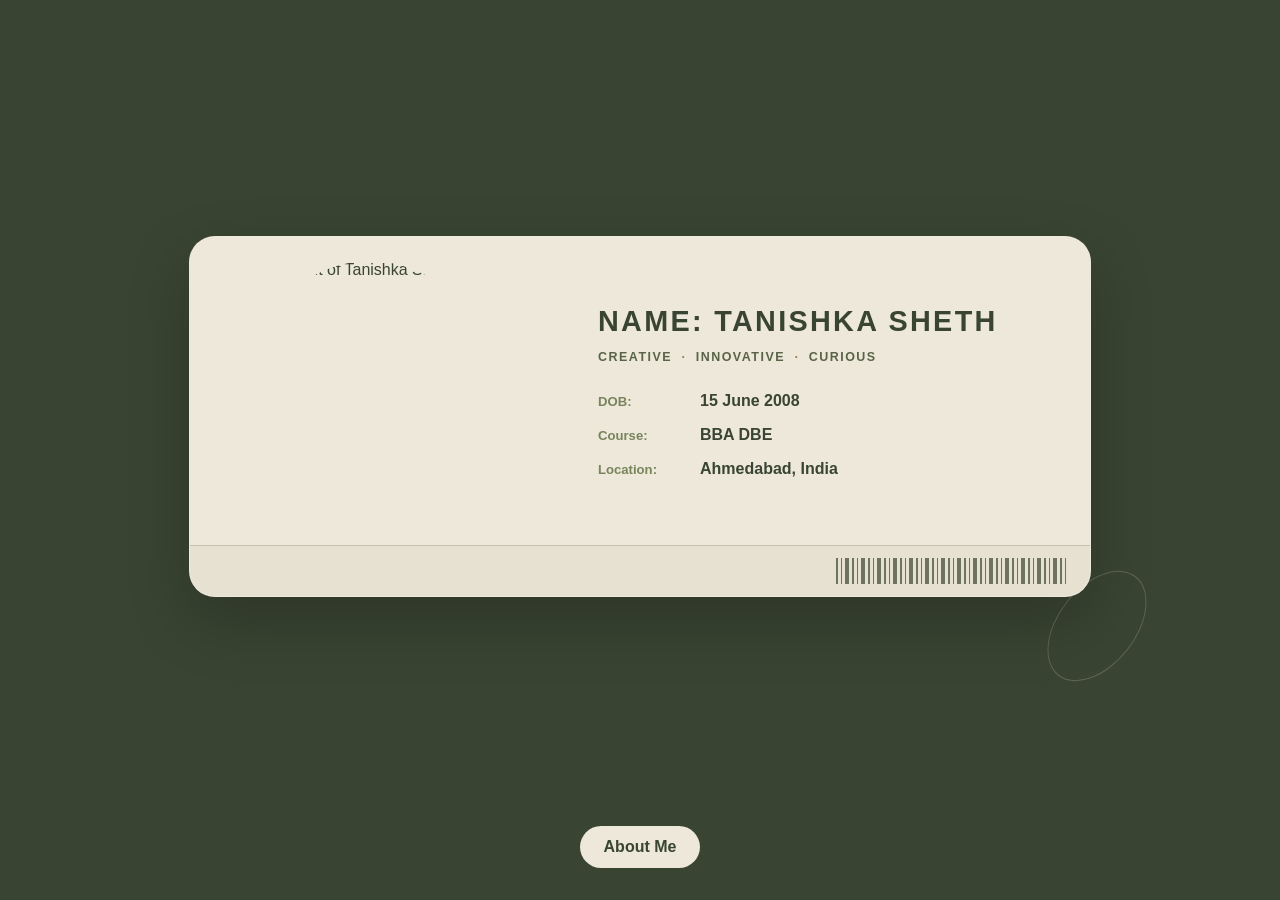
==== index.html @ 8ac6afba "Add files via upload" ====
<!DOCTYPE html>
<html lang="en">
<head>
  <meta charset="UTF-8">
  <meta name="viewport" content="width=device-width, initial-scale=1.0">
  <title>Home Page</title>
  <link rel="stylesheet" href="styles.css">
</head>


<body>
  <main class="home-content">
    <section class="identity-card" aria-label="Profile card">
      <div class="identity-card-main">
        <div class="identity-photo-frame">
          <img class="identity-photo" src="images/profilephoto.jpeg" alt="Portrait of Tanishka Sheth">
        </div>

        <div class="identity-details">
          <h1 class="identity-name">Name: Tanishka Sheth</h1>
          <p class="identity-tagline">Creative <span>·</span> Innovative <span>·</span> Curious</p>

          <dl class="identity-facts">
            <div>
              <dt>DOB</dt>
              <dd>15 June 2008</dd>
            </div>
            <div>
              <dt>Course</dt>
              <dd>BBA DBE</dd>
            </div>
            <div>
              <dt>Location</dt>
              <dd>Ahmedabad, India</dd>
            </div>
          </dl>
        </div>
      </div>

      <div class="identity-card-footer">
        <div class="identity-barcode" aria-hidden="true"></div>
      </div>
    </section>

    <a class="about-link" href="about.html">About Me</a>
  </main>
</body>
</html>
---- styles.css ----
body {
  min-height: 100vh;
  margin: 0;
  padding: 24px;
  box-sizing: border-box;
  background-color: #394432;
  color: #8b9c6f;
  font-family: Arial, sans-serif;
  text-align: center;
}

.home-page {
  background-color: #394432;
  color: #596447;
}

.home-content {
  position: relative;
  isolation: isolate;
  width: 100%;
  min-height: calc(100vh - 48px);
  display: flex;
  flex-direction: column;
  align-items: center;
  gap: 18px;
}

.home-content::after {
  position: absolute;
  z-index: -1;
  content: "";
  pointer-events: none;
  border: 1px solid rgba(237, 232, 218, 0.2);
}

.home-content::after {
  right: clamp(12px, 10vw, 120px);
  bottom: 22%;
  width: clamp(46px, 6vw, 76px);
  height: clamp(78px, 10vw, 124px);
  border-radius: 50%;
  transform: rotate(38deg);
}

.identity-card {
  width: min(100%, 900px);
  margin-block: auto;
  overflow: hidden;
  border: 1px solid rgba(237, 232, 218, 0.28);
  border-radius: 26px;
  background: #ede8da;
  color: #394432;
  text-align: left;
  box-shadow: 0 24px 64px rgba(0, 0, 0, 0.2);
}

.identity-card-main {
  display: grid;
  grid-template-columns: minmax(220px, 0.8fr) minmax(0, 1.2fr);
  align-items: stretch;
}

.identity-photo-frame {
  display: flex;
  justify-content: center;
  width: min(100%, 230px);
  height: 260px;
  box-sizing: border-box;
  margin: 24px auto;
  padding: 0;
  border: 0;
  background: transparent;
}

.identity-photo {
  display: block;
  width: 100%;
  height: 100%;
  object-fit: cover;
  object-position: center top;
  border-radius: 999px;
}

.identity-details {
  align-self: center;
  padding: clamp(24px, 4vw, 48px);
}

.identity-name {
  margin: 0 0 10px;
  font-size: clamp(1.3rem, 3vw, 1.8rem);
  font-weight: 800;
  letter-spacing: 0.08em;
  line-height: 1.3;
  text-transform: uppercase;
}

.identity-tagline {
  margin: 0 0 28px;
  color: #596447;
  font-size: 0.78rem;
  font-weight: 700;
  letter-spacing: 0.12em;
  text-transform: uppercase;
}

.identity-tagline span {
  padding: 0 0.35em;
  color: #9c8050;
}

.identity-facts {
  display: grid;
  gap: 16px;
  margin: 0;
}

.identity-facts div {
  display: grid;
  grid-template-columns: 90px minmax(0, 1fr);
  align-items: baseline;
  gap: 12px;
}

.identity-facts dt {
  color: #78845c;
  font-size: 0.82rem;
  font-weight: 700;
}

.identity-facts dt::after {
  content: ":";
}

.identity-facts dd {
  margin: 0;
  font-weight: 600;
}

.identity-card-footer {
  display: flex;
  justify-content: flex-end;
  padding: 12px 24px;
  border-top: 1px solid rgba(57, 68, 50, 0.2);
  background: rgba(226, 220, 203, 0.55);
}

.identity-barcode {
  width: min(100%, 230px);
  height: 26px;
  background: repeating-linear-gradient(
    90deg,
    #394432 0 2px,
    transparent 2px 5px,
    #394432 5px 6px,
    transparent 6px 9px,
    #394432 9px 13px,
    transparent 13px 16px
  );
  opacity: 0.7;
}

.about-link {
  margin: 0 8px 8px;
  padding: 12px 24px;
  border: 0;
  border-radius: 999px;
  background-color: #ede8da;
  color: #394432;
  font-weight: 700;
  text-decoration: none;
  transition: background-color 180ms ease;
}

.about-link:hover {
  background-color: #d8d0bb;
}

.about-link:focus-visible {
  outline: 2px solid currentColor;
  outline-offset: 4px;
}

.goal-label {
  font-weight: bold;
  font-style: italic;
}

.about-nav {
  display: flex;
  justify-content: flex-end;
  gap: 24px;
  width: min(100%, 900px);
  box-sizing: border-box;
  margin: 0 auto 12px;
  padding: 8px 4px;
}

.about-nav a,
.about-footer a {
  color: #93a64f;
  font-weight: 700;
  text-decoration: none;
}

.about-nav a:hover,
.about-footer a:hover {
  text-decoration: underline;
  text-underline-offset: 4px;
}

.about-nav a:focus-visible,
.about-footer a:focus-visible {
  outline: 2px solid #ede8da;
  outline-offset: 4px;
}

.about-header {
  margin-bottom: clamp(36px, 5vw, 52px);
}

.about-stamp {
  display: inline-block;
  margin: 12px 0;
  padding: 14px 30px;
  border: 3px dashed #9c8050;
  border-radius: 12px 16px 10px 14px / 14px 10px 16px 12px;
  outline: 1px solid rgba(156, 128, 80, 0.6);
  outline-offset: 5px;
  background: #ede8da;
  color: #394432;
  font-family: Georgia, "Times New Roman", serif;
  font-size: clamp(2.4rem, 6vw, 3.8rem);
  font-style: italic;
  line-height: 1.1;
  transform: rotate(-0.7deg);
}

.about-banner {
  display: table;
  margin: 18px auto 0;
  padding: 10px 42px;
  background: #78845c;
  color: #ede8da;
  font-family: Georgia, "Times New Roman", serif;
  font-size: clamp(1.1rem, 3vw, 1.45rem);
  font-style: italic;
  font-weight: 700;
  letter-spacing: 0.04em;
  clip-path: polygon(0 0, 100% 0, calc(100% - 14px) 50%, 100% 100%, 0 100%, 14px 50%);
}

.intro-card {
  width: min(100%, 900px);
  box-sizing: border-box;
  margin: clamp(36px, 5vw, 52px) auto;
  padding: clamp(20px, 4vw, 36px);
  border: 1px solid rgba(237, 232, 218, 0.3);
  border-radius: 22px;
  background: #78845c;
  color: #ede8da;
  box-shadow: 0 16px 36px rgba(0, 0, 0, 0.16);
}

.intro-prompt {
  max-height: 3em;
  margin: 0;
  overflow: hidden;
  font-size: clamp(1.05rem, 2.4vw, 1.35rem);
  font-weight: 400;
  font-style: italic;
  letter-spacing: 0.03em;
  opacity: 1;
  transition: max-height 300ms ease, opacity 180ms ease;
}

.intro-card h2 {
  margin: 0;
  color: inherit;
  font-size: clamp(1.2rem, 2.4vw, 1.6rem);
}

.intro-copy-inner h2 {
  margin-bottom: 16px;
}

.intro-copy {
  display: grid;
  grid-template-rows: 0fr;
  margin-top: 0;
  opacity: 0;
  visibility: hidden;
  transition: grid-template-rows 300ms ease, margin-top 300ms ease,
    opacity 200ms ease, visibility 0s linear 300ms;
}

.intro-copy-inner {
  min-height: 0;
  overflow: hidden;
}

.intro-copy-inner p {
  max-width: 760px;
  margin: 0 auto;
  color: inherit;
  line-height: 1.75;
}

.intro-copy-inner p + p {
  margin-top: 14px;
}

.intro-card:hover .intro-copy,
.intro-card:focus-within .intro-copy {
  grid-template-rows: 1fr;
  margin-top: 18px;
  opacity: 1;
  visibility: visible;
  transition-delay: 0s;
}

.intro-card:hover .intro-prompt,
.intro-card:focus-within .intro-prompt {
  max-height: 0;
  opacity: 0;
}

.intro-card:focus-visible {
  outline: 3px solid #ede8da;
  outline-offset: 4px;
}

.academic-section {
  width: min(100%, 900px);
  box-sizing: border-box;
  margin: clamp(36px, 5vw, 52px) auto;
  padding: clamp(24px, 5vw, 48px);
  border: 1px solid rgba(237, 232, 218, 0.35);
  border-radius: 26px;
  background: #ede8da;
  color: #394432;
  box-shadow: 0 24px 64px rgba(0, 0, 0, 0.2);
}

.academic-section h2 {
  margin: 0;
  font-family: Georgia, "Times New Roman", serif;
  font-size: clamp(2rem, 4vw, 2.7rem);
  font-style: italic;
  font-weight: 500;
}

.academic-timeline {
  position: relative;
  width: min(100%, 720px);
  margin: 32px auto 0;
  text-align: left;
}

.academic-timeline::before {
  position: absolute;
  top: 13px;
  bottom: 13px;
  left: 8px;
  width: 4px;
  border-radius: 45% 55% 40% 60%;
  background: #78845c;
  transform: rotate(0.35deg);
  content: "";
}

.academic-entry {
  position: relative;
  padding: 0 0 26px 48px;
}

.academic-entry:last-child {
  padding-bottom: 0;
}

.academic-entry::before {
  position: absolute;
  top: 11px;
  left: 10px;
  width: 26px;
  height: 4px;
  border-radius: 60% 40% 55% 45%;
  background: #78845c;
  transform: rotate(-1.5deg);
  transform-origin: left center;
  content: "";
}

.academic-entry::after {
  position: absolute;
  top: 6px;
  left: 3px;
  width: 14px;
  height: 14px;
  border-radius: 50%;
  background: #9c8050;
  content: "";
}

.academic-entry h3,
.academic-entry p {
  margin: 0;
}

.academic-entry p {
  margin-top: 6px;
}

.activities-section {
  width: min(100%, 900px);
  box-sizing: border-box;
  margin: clamp(36px, 5vw, 52px) auto;
  padding: clamp(24px, 5vw, 48px);
  border: 1px solid rgba(237, 232, 218, 0.35);
  border-radius: 26px;
  background: #ede8da;
  color: #394432;
  box-shadow: 0 24px 64px rgba(0, 0, 0, 0.2);
  text-align: left;
}

.activities-section h2 {
  display: inline-block;
  margin: 0;
  padding-bottom: 6px;
  border-bottom: 3px solid #a7ad91;
  color: #394432;
  font-size: clamp(1.7rem, 3.8vw, 2.4rem);
  text-align: left;
}

.activities-intro {
  max-width: 760px;
  margin: 14px 0 24px;
  line-height: 1.75;
  font-style: italic;
  text-align: left;
}

.activities-grid {
  display: grid;
  grid-template-columns: repeat(2, minmax(0, 1fr));
  gap: 18px;
}

.activity-card {
  min-width: 0;
  padding: 18px;
  border: 1px solid rgba(57, 68, 50, 0.12);
  border-radius: 18px;
  background: rgba(255, 255, 255, 0.3);
  text-align: left;
}

.activity-card h3 {
  margin: 0 0 14px;
  padding: 11px 14px;
  border-radius: 12px;
  background: #a7ad91;
  color: #394432;
  font-size: 1.15rem;
  font-style: italic;
  text-align: left;
}

.activity-card p {
  margin: 0;
  line-height: 1.65;
  text-align: left;
}

.activity-link {
  display: flex;
  width: min(100%, 300px);
  min-height: 44px;
  box-sizing: border-box;
  align-items: center;
  justify-content: center;
  margin: 18px auto 0;
  padding: 10px 18px;
  border-radius: 999px;
  background: #394432;
  color: #ede8da;
  font-size: 0.9rem;
  font-weight: 700;
  letter-spacing: 0.01em;
  text-decoration: none;
  box-shadow: 0 6px 16px rgba(57, 68, 50, 0.18);
  transition: background-color 180ms ease, transform 180ms ease, box-shadow 180ms ease;
}

.activity-link:hover {
  background: #596447;
  transform: translateY(-2px);
  box-shadow: 0 9px 22px rgba(57, 68, 50, 0.22);
}

.activity-link:focus-visible {
  outline: 2px solid #394432;
  outline-offset: 3px;
}

.goals-section {
  width: min(100%, 900px);
  box-sizing: border-box;
  margin: clamp(36px, 5vw, 52px) auto;
  padding: clamp(24px, 5vw, 48px);
  border: 1px solid rgba(237, 232, 218, 0.35);
  border-radius: 26px;
  background: #ede8da;
  color: #394432;
  box-shadow: 0 24px 64px rgba(0, 0, 0, 0.2);
  text-align: left;
}

.goals-section h2 {
  margin: 0 0 24px;
  padding: 12px 20px;
  border-radius: 12px;
  background: #78845c;
  color: #ede8da;
  font-size: clamp(1.7rem, 3.8vw, 2.4rem);
  font-style: italic;
  text-align: left;
}

.goals-section ul {
  position: relative;
  display: grid;
  grid-template-columns: 1fr;
  margin: 0;
  padding: 4px 0;
  list-style: none;
}

.goals-section ul::before {
  position: absolute;
  top: 20px;
  bottom: 20px;
  left: 18px;
  width: 2px;
  border-radius: 2px;
  background: #a7ad91;
  content: "";
}

.goals-section li {
  position: relative;
  box-sizing: border-box;
  padding: 14px 18px 14px 56px;
  border-bottom: 1px solid rgba(120, 132, 92, 0.22);
  color: #394432;
  font-size: 0.95rem;
  line-height: 1.55;
  transition: background-color 180ms ease;
}

.goals-section li::before {
  position: absolute;
  top: 20px;
  left: 9px;
  width: 18px;
  height: 18px;
  box-sizing: border-box;
  border: 4px solid #ede8da;
  border-radius: 50%;
  background: #cbb052;
  content: "";
}

.goals-section .goal-label {
  display: inline;
  color: #394432;
  font-size: 1rem;
  font-style: normal;
  font-weight: 700;
}

.goals-section li:last-child {
  border-bottom: 0;
}

.goals-section li:hover {
  background: rgba(120, 132, 92, 0.08);
}

.about-footer {
  width: min(100%, 900px);
  margin: clamp(36px, 5vw, 52px) auto 0;
}

.about-footer hr {
  margin: 0 0 22px;
  border: 0;
  border-top: 1px solid rgba(237, 232, 218, 0.35);
}

.about-footer nav {
  display: flex;
  justify-content: center;
  flex-wrap: wrap;
  gap: 12px;
}

.about-footer a {
  padding: 10px 18px;
  border: 1px solid rgba(167, 173, 145, 0.7);
  border-radius: 999px;
}

@keyframes goal-timeline-reveal {
  from {
    opacity: 0;
    translate: var(--goal-entry-offset, -24px) 10px;
  }

  to {
    opacity: 1;
    translate: 0 0;
  }
}

@supports (animation-timeline: view()) {
  @media (prefers-reduced-motion: no-preference) {
    .goals-section li {
      animation: goal-timeline-reveal 1s ease-out both;
      animation-timeline: view();
      animation-range: entry 0% entry 45%;
    }

    .goals-section li:nth-child(even) {
      --goal-entry-offset: 24px;
    }
  }
}

.contact-content {
  width: min(100%, 960px);
  margin: 0 auto;
  color: #ede8da;
  text-align: left;
}

.contact-nav {
  display: flex;
  justify-content: flex-end;
  gap: 24px;
  padding: 8px 4px 24px;
}

.contact-nav a,
.contact-footer a {
  color: #a7ad91;
  font-weight: 700;
  text-decoration: none;
}

.contact-nav a:hover,
.contact-footer a:hover {
  text-decoration: underline;
  text-underline-offset: 4px;
}

.contact-hero {
  position: relative;
  overflow: hidden;
  padding: clamp(28px, 6vw, 64px);
  border: 1px solid rgba(237, 232, 218, 0.35);
  border-radius: 28px;
  background: #78845c;
  color: #ede8da;
  box-shadow: 0 18px 48px rgba(0, 0, 0, 0.16);
}

.contact-hero .contact-intro {
  color: #ede8da;
}

.contact-eyebrow {
  margin: 0 0 12px;
  color: #8a7026;
  font-size: 0.75rem;
  font-weight: 700;
  letter-spacing: 0.16em;
}

.contact-heading {
  position: relative;
  z-index: 1;
  max-width: 700px;
  margin: 0;
  font-family: Arial, sans-serif;
  font-size: clamp(2.5rem, 7vw, 4.5rem);
  font-weight: 800;
  letter-spacing: 0.04em;
  line-height: 1.1;
  text-transform: uppercase;
}

.contact-intro {
  position: relative;
  z-index: 1;
  max-width: 620px;
  margin: 20px 0 0;
  color: #ede8da;
  font-size: 1.05rem;
  line-height: 1.8;
}

.contact-options {
  padding: 44px 4px 24px;
}

.contact-options > h2,
.contact-note h2 {
  margin: 0;
  font-size: clamp(1.5rem, 4vw, 2rem);
}

.contact-options > h2 {
  color: #a7ad91;
}

.contact-card-grid {
  display: grid;
  grid-template-columns: repeat(2, minmax(0, 1fr));
  gap: 18px;
  margin-top: 20px;
}

.contact-card {
  display: grid;
  grid-template-columns: 48px minmax(0, 1fr);
  align-items: start;
  gap: 16px;
  padding: 24px;
  border: 1px solid rgba(57, 68, 50, 0.14);
  border-radius: 20px;
  background: #ede8da;
  color: #394432;
  box-shadow: 0 10px 28px rgba(0, 0, 0, 0.1);
}

.contact-icon {
  display: grid;
  width: 48px;
  height: 48px;
  place-items: center;
  border-radius: 15px;
  background: #a7ad91;
  color: #394432;
  font-size: 1.15rem;
  font-weight: 700;
}

.contact-card-label {
  margin: 0 0 6px;
  color: #78845c;
  font-size: 0.72rem;
  font-weight: 700;
  letter-spacing: 0.12em;
}

.contact-card h3 {
  margin: 0;
  font-size: 1rem;
  overflow-wrap: anywhere;
}

.contact-card h3 a {
  display: inline-block;
  color: #394432;
  text-decoration-color: #78845c;
  text-underline-offset: 3px;
  transition: color 180ms ease, transform 180ms ease;
}

.contact-card h3 a:hover,
.contact-card h3 a:focus-visible {
  color: #596447;
  transform: scale(1.04);
}

.contact-card p:last-child {
  margin: 10px 0 0;
  color: #596447;
  line-height: 1.55;
}

.contact-note {
  padding: clamp(24px, 5vw, 40px);
  border-radius: 24px;
  background: #ede8da;
}

.contact-note h2 {
  max-width: 600px;
  color: #394432;
}

.contact-note .contact-eyebrow {
  color: #78845c;
}

.contact-cta {
  display: inline-flex;
  margin-top: 20px;
  padding: 12px 20px;
  border-radius: 999px;
  background: #78845c;
  color: #ede8da;
  font-weight: 700;
  text-decoration: none;
  transition: background-color 180ms ease, transform 180ms ease;
}

.contact-cta:hover {
  background: #596447;
  transform: translateY(-2px);
}

.contact-footer {
  display: flex;
  align-items: center;
  justify-content: space-between;
  gap: 16px;
  margin-top: 28px;
  padding: 20px 4px 8px;
  border-top: 1px solid rgba(237, 232, 218, 0.25);
  color: #a7ad91;
}

.contact-footer .back-home-link {
  display: inline-flex;
  align-items: center;
  justify-content: center;
  padding: 10px 18px;
  border: 1px solid #a7ad91;
  border-radius: 999px;
  background: #78845c;
  color: #ede8da;
  font: inherit;
  font-weight: 700;
  text-decoration: none;
  cursor: pointer;
  transition: background-color 180ms ease, color 180ms ease,
    transform 180ms ease;
}

.contact-footer .back-home-link:hover {
  transform: translateY(-2px);
  background: #a7ad91;
  color: #394432;
  text-decoration: none;
}

.contact-footer .back-home-link:focus-visible {
  outline: 2px solid #ede8da;
  outline-offset: 4px;
}

.contact-cta:focus-visible {
  outline: 2px solid #394432;
  outline-offset: 4px;
}

@media (max-width: 680px) {
  .identity-card-main {
    grid-template-columns: minmax(120px, 0.8fr) minmax(0, 1.2fr);
  }

  .identity-photo-frame {
    width: min(calc(100% - 16px), 160px);
    height: auto;
    aspect-ratio: 0.72;
    margin: 16px auto;
  }

  .identity-photo {
    height: 100%;
  }

  .identity-details {
    padding: 14px;
  }

  .identity-name {
    font-size: clamp(0.8rem, 3vw, 1.1rem);
    letter-spacing: 0.02em;
  }

  .identity-tagline {
    margin-bottom: 16px;
    font-size: 0.55rem;
    letter-spacing: 0.02em;
  }

  .identity-tagline span {
    padding: 0 0.15em;
  }

  .identity-facts {
    gap: 10px;
  }

  .identity-facts div {
    grid-template-columns: 48px minmax(0, 1fr);
    gap: 6px;
  }

  .identity-facts dt,
  .identity-facts dd {
    font-size: 0.68rem;
  }

  .identity-card-footer {
    justify-content: center;
    padding: 12px 18px;
  }

  .contact-nav {
    justify-content: center;
  }

  .contact-card-grid {
    grid-template-columns: 1fr;
  }

  .activities-grid {
    grid-template-columns: 1fr;
  }

  .about-nav {
    justify-content: center;
  }

  .contact-footer {
    flex-direction: column;
  }
}

@media (prefers-reduced-motion: reduce) {
  .intro-copy {
    transition: none;
  }

  .intro-prompt {
    transition: none;
  }

  .contact-card h3 a {
    transition: none;
  }

  .activity-link {
    transition: none;
  }

  .contact-cta,
  .contact-footer .back-home-link {
    transition: none;
  }

  .goals-section li {
    transition: none;
  }
}
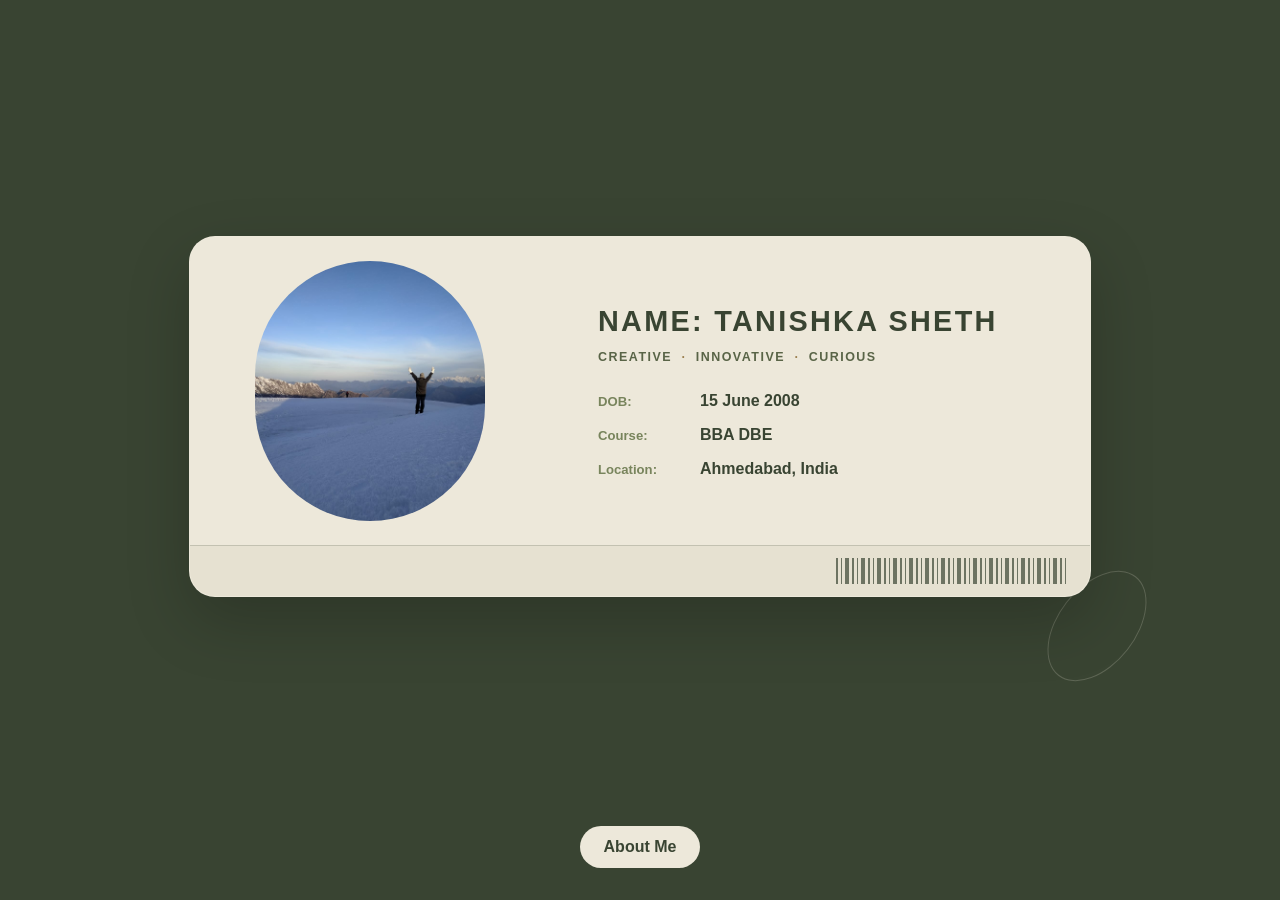
==== commit b1661280: "Fix image source in profile card Updated image source path in identity card." ====
--- a/index.html
+++ b/index.html
@@ -13,7 +13,7 @@
     <section class="identity-card" aria-label="Profile card">
       <div class="identity-card-main">
         <div class="identity-photo-frame">
-          <img class="identity-photo" src="images/profilephoto.jpeg" alt="Portrait of Tanishka Sheth">
+          <img class="identity-photo" src="profilephoto.jpeg" alt="Portrait of Tanishka Sheth">
         </div>
 
         <div class="identity-details">
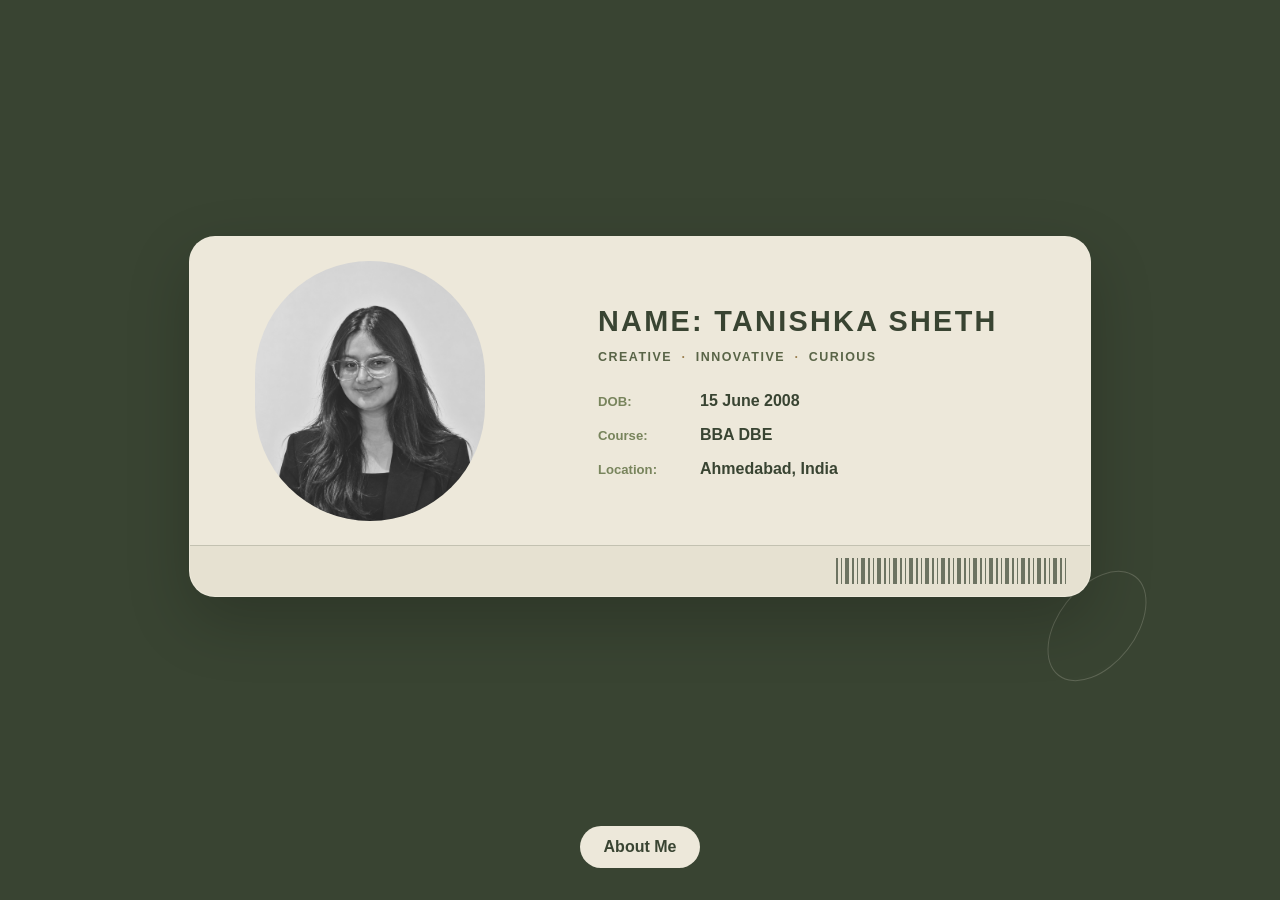
==== commit 70f45fad: "Change profile photo in index.html Updated profile photo source from 'profilephoto.jpeg' to 'ppr.png" ====
--- a/index.html
+++ b/index.html
@@ -13,7 +13,7 @@
     <section class="identity-card" aria-label="Profile card">
       <div class="identity-card-main">
         <div class="identity-photo-frame">
-          <img class="identity-photo" src="profilephoto.jpeg" alt="Portrait of Tanishka Sheth">
+          <img class="identity-photo" src="ppr.png" alt="Portrait of Tanishka Sheth">
         </div>
 
         <div class="identity-details">
--- a/styles.css
+++ b/styles.css
@@ -616,12 +616,12 @@
 @keyframes goal-timeline-reveal {
   from {
     opacity: 0;
-    translate: var(--goal-entry-offset, -24px) 10px;
+    transform: translate(var(--goal-entry-offset, -90px), 20px) scale(0.92);
   }
 
   to {
     opacity: 1;
-    translate: 0 0;
+    transform: translate(0, 0) scale(1);
   }
 }
 
@@ -630,11 +630,11 @@
     .goals-section li {
       animation: goal-timeline-reveal 1s ease-out both;
       animation-timeline: view();
-      animation-range: entry 0% entry 45%;
+      animation-range: entry 0% cover 45%;
     }
 
     .goals-section li:nth-child(even) {
-      --goal-entry-offset: 24px;
+      --goal-entry-offset: 90px;
     }
   }
 }
